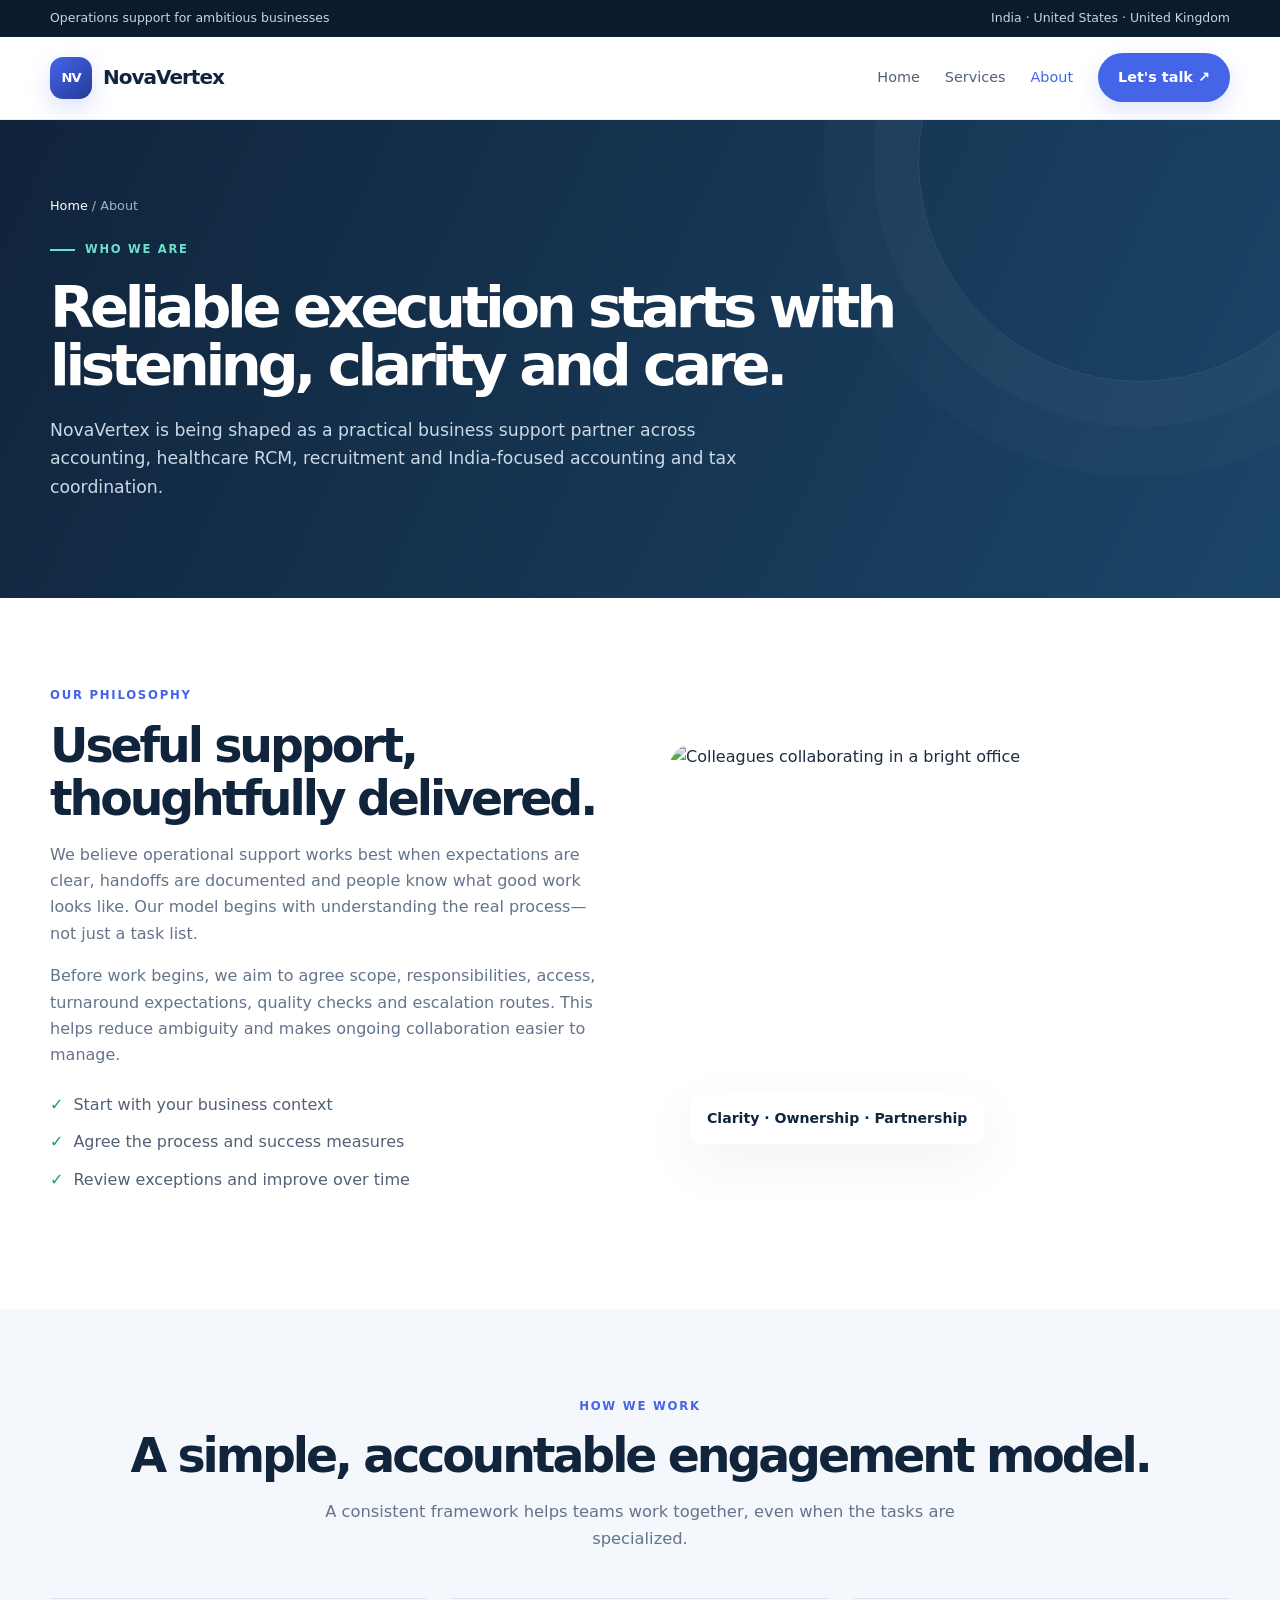
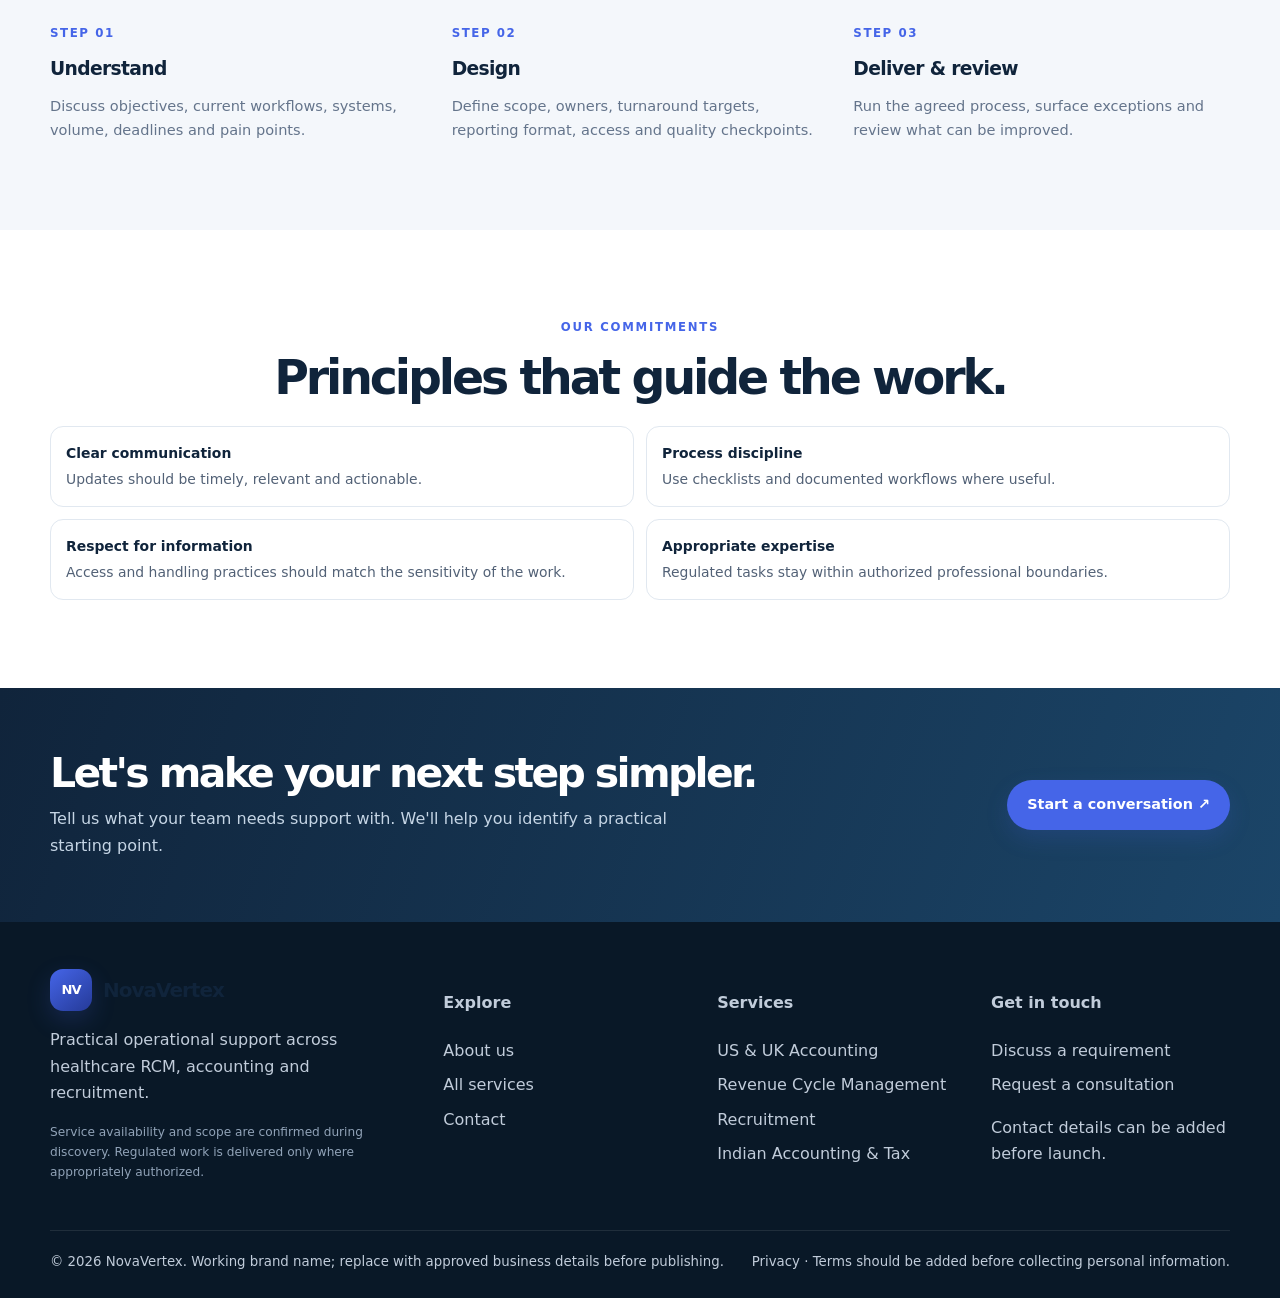
==== about.html @ 3c60eb8e "Add files via upload" ====
<!doctype html>
<html lang="en"><head><meta charset="utf-8"><meta name="viewport" content="width=device-width, initial-scale=1">
<meta name="description" content="Learn about the NovaVertex approach to operational support, clear workflows, quality and collaboration."><title>About NovaVertex | NovaVertex</title><link rel="stylesheet" href="styles.css"></head><body>
<div class="topbar"><div class="wrap"><span>Operations support for ambitious businesses</span><span>India · United States · United Kingdom</span></div></div>
<header><div class="wrap nav"><a class="brand" href="index.html"><span class="logo">NV</span><span>NovaVertex</span></a><nav class="navlinks" aria-label="Main navigation"><a href="index.html">Home</a><a href="services.html">Services</a><a href="about.html">About</a><a href="contact.html" class="btn btn-primary">Let's talk ↗</a></nav></div></header>
<main><section class="page-hero"><div class="wrap"><div class="crumb"><a href="index.html">Home</a> / About</div><div class="eyebrow">Who we are</div><h1>Reliable execution starts with listening, clarity and care.</h1><p>NovaVertex is being shaped as a practical business support partner across accounting, healthcare RCM, recruitment and India-focused accounting and tax coordination.</p></div></section>
<section class="section"><div class="wrap split"><div class="split-copy"><div class="kicker">Our philosophy</div><h2>Useful support, thoughtfully delivered.</h2><p>We believe operational support works best when expectations are clear, handoffs are documented and people know what good work looks like. Our model begins with understanding the real process—not just a task list.</p><p>Before work begins, we aim to agree scope, responsibilities, access, turnaround expectations, quality checks and escalation routes. This helps reduce ambiguity and makes ongoing collaboration easier to manage.</p><ul class="checks"><li><span>✓</span> Start with your business context</li><li><span>✓</span> Agree the process and success measures</li><li><span>✓</span> Review exceptions and improve over time</li></ul></div><div class="split-photo"><img src="https://images.unsplash.com/photo-1522071820081-009f0129c71c?auto=format&fit=crop&w=1100&q=85" alt="Colleagues collaborating in a bright office"><div class="photo-tag">Clarity · Ownership · Partnership</div></div></div></section>
<section class="section soft"><div class="wrap center"><div class="kicker">How we work</div><h2>A simple, accountable engagement model.</h2><p class="intro">A consistent framework helps teams work together, even when the tasks are specialized.</p><div class="process"><div class="process-item"><span class="number">STEP 01</span><h3>Understand</h3><p>Discuss objectives, current workflows, systems, volume, deadlines and pain points.</p></div><div class="process-item"><span class="number">STEP 02</span><h3>Design</h3><p>Define scope, owners, turnaround targets, reporting format, access and quality checkpoints.</p></div><div class="process-item"><span class="number">STEP 03</span><h3>Deliver & review</h3><p>Run the agreed process, surface exceptions and review what can be improved.</p></div></div></div></section>
<section class="section"><div class="wrap"><div class="kicker center">Our commitments</div><h2 class="center">Principles that guide the work.</h2><div class="deliverables"><div class="deliverable"><b>Clear communication</b>Updates should be timely, relevant and actionable.</div><div class="deliverable"><b>Process discipline</b>Use checklists and documented workflows where useful.</div><div class="deliverable"><b>Respect for information</b>Access and handling practices should match the sensitivity of the work.</div><div class="deliverable"><b>Appropriate expertise</b>Regulated tasks stay within authorized professional boundaries.</div></div></div></section></main>
<section class="cta"><div class="wrap cta-inner"><div><h2>Let's make your next step simpler.</h2><p>Tell us what your team needs support with. We'll help you identify a practical starting point.</p></div><a class="btn btn-primary" href="contact.html">Start a conversation ↗</a></div></section>
<footer><div class="wrap"><div class="footer-grid"><div><a class="brand" href="index.html"><span class="logo">NV</span><span>NovaVertex</span></a><p>Practical operational support across healthcare RCM, accounting and recruitment.</p><p class="notice">Service availability and scope are confirmed during discovery. Regulated work is delivered only where appropriately authorized.</p></div><div><h4>Explore</h4><div class="footer-links"><a href="about.html">About us</a><a href="services.html">All services</a><a href="contact.html">Contact</a></div></div><div><h4>Services</h4><div class="footer-links"><a href="us-uk-accounting.html">US & UK Accounting</a><a href="rcm.html">Revenue Cycle Management</a><a href="recruitment.html">Recruitment</a><a href="india-accounting-tax.html">Indian Accounting & Tax</a></div></div><div><h4>Get in touch</h4><div class="footer-links"><a href="contact.html">Discuss a requirement</a><a href="contact.html">Request a consultation</a></div><p>Contact details can be added before launch.</p></div></div><div class="footer-bottom"><small>© 2026 NovaVertex. Working brand name; replace with approved business details before publishing.</small><small>Privacy · Terms should be added before collecting personal information.</small></div></div></footer>
<script>
document.querySelectorAll('a').forEach(a=>{if(a.getAttribute('href')==='about.html')a.classList.add('active')});
const form=document.querySelector('[data-demo-form]'); if(form)form.addEventListener('submit',e=>{e.preventDefault();document.getElementById('form-status').style.display='block';document.getElementById('form-status').textContent='This preview form is not connected yet, so your message has not been sent. Before launch, connect a free form endpoint and update the contact details.';form.reset();});
</script></body></html>
---- styles.css ----
:root{--navy:#10243b;--navy2:#183b59;--blue:#4565e8;--mint:#6ce0cb;--ink:#1b2b40;--muted:#64748b;--pale:#f4f7fb;--line:#e1e8f0;--white:#fff;--shadow:0 18px 55px #132b4510}
*{box-sizing:border-box}html{scroll-behavior:smooth}body{margin:0;font-family:Inter,ui-sans-serif,system-ui,-apple-system,"Segoe UI",sans-serif;color:var(--ink);line-height:1.65;background:#fff}a{color:inherit;text-decoration:none}img{display:block;max-width:100%}.wrap{width:min(1180px,calc(100% - 42px));margin:auto}
.topbar{background:#0b1b2c;color:#c7d5e4;font-size:.78rem;padding:8px 0}.topbar .wrap{display:flex;justify-content:space-between;gap:15px;flex-wrap:wrap}
header{position:sticky;top:0;z-index:20;background:#ffffffef;backdrop-filter:blur(14px);border-bottom:1px solid #e9eef4}.nav{height:82px;display:flex;align-items:center;justify-content:space-between;gap:24px}.brand{display:flex;align-items:center;gap:11px;font-size:1.25rem;font-weight:900;letter-spacing:-.05em;color:var(--navy)}.logo{width:42px;height:42px;display:grid;place-items:center;border-radius:13px;background:linear-gradient(140deg,var(--blue),#253a98);color:#fff;font-size:.82rem;box-shadow:0 9px 24px #4565e833}.navlinks{display:flex;align-items:center;gap:25px;font-size:.9rem;color:#536178}.navlinks a:hover,.navlinks a.active{color:var(--blue)}.btn{display:inline-flex;justify-content:center;align-items:center;gap:10px;padding:12px 19px;border-radius:999px;border:1px solid transparent;font-size:.9rem;font-weight:800;transition:.2s;cursor:pointer}.btn-primary{background:var(--blue);color:#fff;box-shadow:0 9px 22px #4565e82b}.btn-primary:hover{background:#354fc9;transform:translateY(-1px)}.btn-outline{border-color:#d6dfeb;background:#fff;color:var(--navy)}.btn-outline:hover{border-color:#9baed0}.mobile-menu{display:none}
.hero{background:radial-gradient(ellipse at 84% 20%,#4d6eea45,transparent 33%),linear-gradient(120deg,#0b1c2f,#173c5c 68%,#102941);color:#fff;position:relative;overflow:hidden}.hero:after{content:"";position:absolute;width:500px;height:500px;border:1px solid #ffffff18;border-radius:50%;right:-150px;bottom:-260px;box-shadow:0 0 0 45px #ffffff08,0 0 0 95px #ffffff05}.hero-grid{position:relative;z-index:1;display:grid;grid-template-columns:1.04fr .96fr;gap:55px;align-items:center;min-height:590px;padding:76px 0}.eyebrow{display:inline-flex;align-items:center;gap:10px;text-transform:uppercase;letter-spacing:.15em;font-weight:900;font-size:.72rem;color:var(--mint)}.eyebrow:before{content:"";height:2px;width:25px;background:var(--mint)}h1{font-size:clamp(2.9rem,5.3vw,5rem);line-height:1.01;letter-spacing:-.075em;margin:20px 0;max-width:720px}h1 em{font-style:normal;color:#8cebdc}.hero-copy{font-size:1.08rem;max-width:590px;color:#d1dce8;margin:0 0 29px}.actions{display:flex;gap:12px;flex-wrap:wrap}.hero .btn-outline{background:#ffffff0c;color:#fff;border-color:#ffffff3c}.hero .btn-outline:hover{background:#ffffff17}.hero-meta{display:flex;gap:13px;align-items:center;flex-wrap:wrap;color:#b9c9da;font-size:.82rem;margin-top:32px}.hero-meta b{color:#fff}.dot{width:4px;height:4px;background:var(--mint);border-radius:50%}.hero-photo{position:relative}.hero-photo img{width:100%;height:430px;object-fit:cover;border-radius:25px;opacity:.88;box-shadow:0 30px 80px #07162966}.photo-card{position:absolute;bottom:-22px;left:-25px;background:#fff;color:var(--ink);padding:17px 20px;border-radius:15px;box-shadow:0 15px 45px #06162942;max-width:255px}.photo-card strong{display:block;color:var(--navy);font-size:1rem}.photo-card span{font-size:.8rem;color:var(--muted)}
.page-hero{background:linear-gradient(115deg,#10243b,#1b4568);color:#fff;padding:75px 0 80px;position:relative;overflow:hidden}.page-hero:after{content:"";position:absolute;right:-80px;top:-180px;width:440px;height:440px;border-radius:50%;border:1px solid #ffffff18;box-shadow:0 0 0 45px #ffffff06,0 0 0 95px #ffffff04}.page-hero .wrap{position:relative;z-index:1}.page-hero h1{font-size:clamp(2.5rem,4.5vw,4.1rem);max-width:850px}.page-hero p{max-width:730px;color:#cbd8e6;font-size:1.08rem}.crumb{font-size:.8rem;color:#9fb3c9;margin-bottom:17px}.crumb a{color:#fff}
.section{padding:88px 0}.soft{background:var(--pale)}.center{text-align:center}.kicker{font-size:.73rem;text-transform:uppercase;letter-spacing:.15em;font-weight:900;color:var(--blue)}h2{font-size:clamp(2rem,3.7vw,3.1rem);line-height:1.12;letter-spacing:-.065em;color:var(--navy);margin:13px 0 17px}h3{letter-spacing:-.035em;color:var(--navy)}.intro{max-width:710px;margin:0 auto 45px;color:var(--muted);font-size:1.02rem}.service-grid{display:grid;grid-template-columns:repeat(2,1fr);gap:20px;text-align:left}.service{border:1px solid var(--line);border-radius:20px;background:#fff;padding:28px;transition:.22s;display:flex;flex-direction:column;min-height:295px;box-shadow:0 8px 26px #152b4404}.service:hover{transform:translateY(-4px);border-color:#c6d2ea;box-shadow:var(--shadow)}.service-top{display:flex;justify-content:space-between;align-items:center}.service-num{font-size:.72rem;letter-spacing:.12em;color:#8995a7;font-weight:900}.service-icon{height:48px;width:48px;border-radius:14px;background:#edf1ff;color:var(--blue);display:grid;place-items:center;font-size:1.35rem}.service h3{font-size:1.25rem;margin:20px 0 9px}.service p{font-size:.92rem;color:var(--muted);margin:0 0 18px}.service a{margin-top:auto;color:var(--blue);font-size:.87rem;font-weight:850}.service a span{margin-left:5px}
.stats{border-bottom:1px solid var(--line);background:#fff}.stats-grid{display:grid;grid-template-columns:repeat(4,1fr);gap:15px;padding:25px 0}.stat{padding:7px 15px;border-right:1px solid var(--line)}.stat:last-child{border:0}.stat strong{display:block;font-size:1rem;color:var(--navy)}.stat span{font-size:.8rem;color:var(--muted)}
.split{display:grid;grid-template-columns:1fr 1fr;gap:60px;align-items:center}.split-photo{position:relative}.split-photo img{width:100%;height:420px;object-fit:cover;border-radius:22px}.photo-tag{position:absolute;bottom:20px;left:20px;background:#fff;border-radius:13px;padding:13px 17px;box-shadow:var(--shadow);font-weight:800;color:var(--navy);font-size:.88rem}.split-copy p{color:var(--muted)}.checks{padding:0;list-style:none;display:grid;gap:11px;margin:23px 0 28px}.checks li{display:flex;gap:10px;color:#526176}.checks span{color:#159a83;font-weight:900}
.feature-band{background:#eaf0ff;padding:58px 0}.band-grid{display:grid;grid-template-columns:1fr 1fr;gap:40px;align-items:center}.feature-band h2{font-size:clamp(1.8rem,3.1vw,2.6rem)}.feature-band p{color:#5c6b80;margin:0}.band-list{display:grid;grid-template-columns:1fr 1fr;gap:14px}.band-item{background:#ffffffb8;border:1px solid #dbe4f5;border-radius:14px;padding:17px}.band-item b{display:block;color:var(--navy);font-size:.92rem}.band-item small{color:#65748a}
.process{display:grid;grid-template-columns:repeat(3,1fr);gap:25px;margin-top:40px;text-align:left}.process-item{border-top:1px solid #dce4ef;padding-top:20px}.process-item .number{color:var(--blue);font-size:.74rem;font-weight:900;letter-spacing:.13em}.process-item h3{margin:9px 0}.process-item p{color:var(--muted);font-size:.91rem;margin:0}
.detail-layout{display:grid;grid-template-columns:1.15fr .85fr;gap:48px;align-items:start}.detail-main p{color:var(--muted)}.detail-main h2{font-size:2rem;margin-top:34px}.detail-side{position:sticky;top:110px;border:1px solid var(--line);border-radius:20px;padding:26px;background:#fff;box-shadow:var(--shadow)}.detail-side h3{margin-top:0}.detail-side p{font-size:.9rem;color:var(--muted)}.detail-side .btn{width:100%}.deliverables{display:grid;grid-template-columns:1fr 1fr;gap:12px;margin-top:22px}.deliverable{border:1px solid var(--line);border-radius:13px;padding:15px;font-size:.87rem;color:#526176}.deliverable b{display:block;color:var(--navy);margin-bottom:3px}
.cta{background:linear-gradient(110deg,#10243b,#1b4568);padding:63px 0;color:#fff}.cta-inner{display:flex;align-items:center;justify-content:space-between;gap:35px}.cta h2{color:#fff;margin:0 0 10px;font-size:clamp(1.9rem,3.2vw,2.7rem)}.cta p{color:#c5d5e5;margin:0;max-width:680px}
.contact-grid{display:grid;grid-template-columns:.8fr 1.2fr;gap:52px;align-items:start}.contact-intro{color:var(--muted)}.contact-points{display:grid;gap:12px;margin-top:25px}.contact-point{display:flex;gap:11px;align-items:center;color:#506077;font-size:.91rem}.contact-point i{font-style:normal;width:36px;height:36px;border-radius:11px;background:#edf1ff;color:var(--blue);display:grid;place-items:center}.form{border:1px solid var(--line);border-radius:19px;padding:27px;box-shadow:0 16px 45px #17243a08}.row{display:grid;grid-template-columns:1fr 1fr;gap:14px}.field{display:flex;flex-direction:column;gap:7px;margin-bottom:15px}.field label{font-size:.81rem;font-weight:800;color:#40516a}.field input,.field select,.field textarea{width:100%;font:inherit;color:var(--ink);border:1px solid #dbe2ec;border-radius:10px;padding:12px 13px;background:#fff}.field textarea{min-height:120px;resize:vertical}.field input:focus,.field select:focus,.field textarea:focus{outline:2px solid #4565e82b;border-color:var(--blue)}.form-note{font-size:.77rem;color:#7b8798;margin:12px 0 0}.status{display:none;padding:12px;border-radius:10px;background:#e7f8f3;color:#176c5e;margin-top:13px;font-size:.9rem}
.faq{max-width:850px;margin:35px auto 0}.faq details{border-bottom:1px solid var(--line);padding:18px 0}.faq summary{cursor:pointer;color:var(--navy);font-weight:800}.faq details p{color:var(--muted);margin-bottom:0}
footer{background:#091827;color:#c1ccda;padding:47px 0 25px}.footer-grid{display:grid;grid-template-columns:1.5fr 1fr 1fr 1fr;gap:35px;padding-bottom:35px}.footer .brand{color:#fff}.footer p,.footer a{font-size:.86rem;color:#aebdcd}.footer h4{font-size:.82rem;text-transform:uppercase;letter-spacing:.1em;color:#fff;margin:0 0 15px}.footer-links{display:grid;gap:8px}.footer a:hover{color:#fff}.footer-bottom{border-top:1px solid #ffffff18;padding-top:20px;display:flex;justify-content:space-between;gap:20px;flex-wrap:wrap}.footer small{color:#93a5b8}.notice{font-size:.76rem;color:#91a3b8;max-width:700px}
@media(max-width:900px){.navlinks{gap:13px}.navlinks a:not(.btn){display:none}.hero-grid{grid-template-columns:1fr;gap:35px;padding:58px 0}.hero-photo img{height:360px}.split,.band-grid,.contact-grid,.detail-layout{grid-template-columns:1fr;gap:32px}.detail-side{position:static}.footer-grid{grid-template-columns:1fr 1fr}.stats-grid{grid-template-columns:1fr 1fr}.stat:nth-child(2){border-right:0}.process{gap:18px}}
@media(max-width:580px){.wrap{width:calc(100% - 30px)}.nav{height:70px}.navlinks .btn{padding:10px 13px;font-size:.8rem}.topbar .wrap{justify-content:center;text-align:center}.hero-grid{padding:48px 0 58px}h1{font-size:2.8rem}.hero-copy{font-size:1rem}.hero-photo img{height:285px}.photo-card{left:8px;bottom:-22px}.section{padding:65px 0}.service-grid,.process,.deliverables{grid-template-columns:1fr}.service{min-height:0}.band-list{grid-template-columns:1fr 1fr}.cta-inner{align-items:flex-start;flex-direction:column}.row{grid-template-columns:1fr;gap:0}.form{padding:20px}.footer-grid{grid-template-columns:1fr 1fr}.footer-grid>div:first-child{grid-column:1/-1}.page-hero{padding:54px 0}.page-hero h1{font-size:2.65rem}.split-photo img{height:300px}}
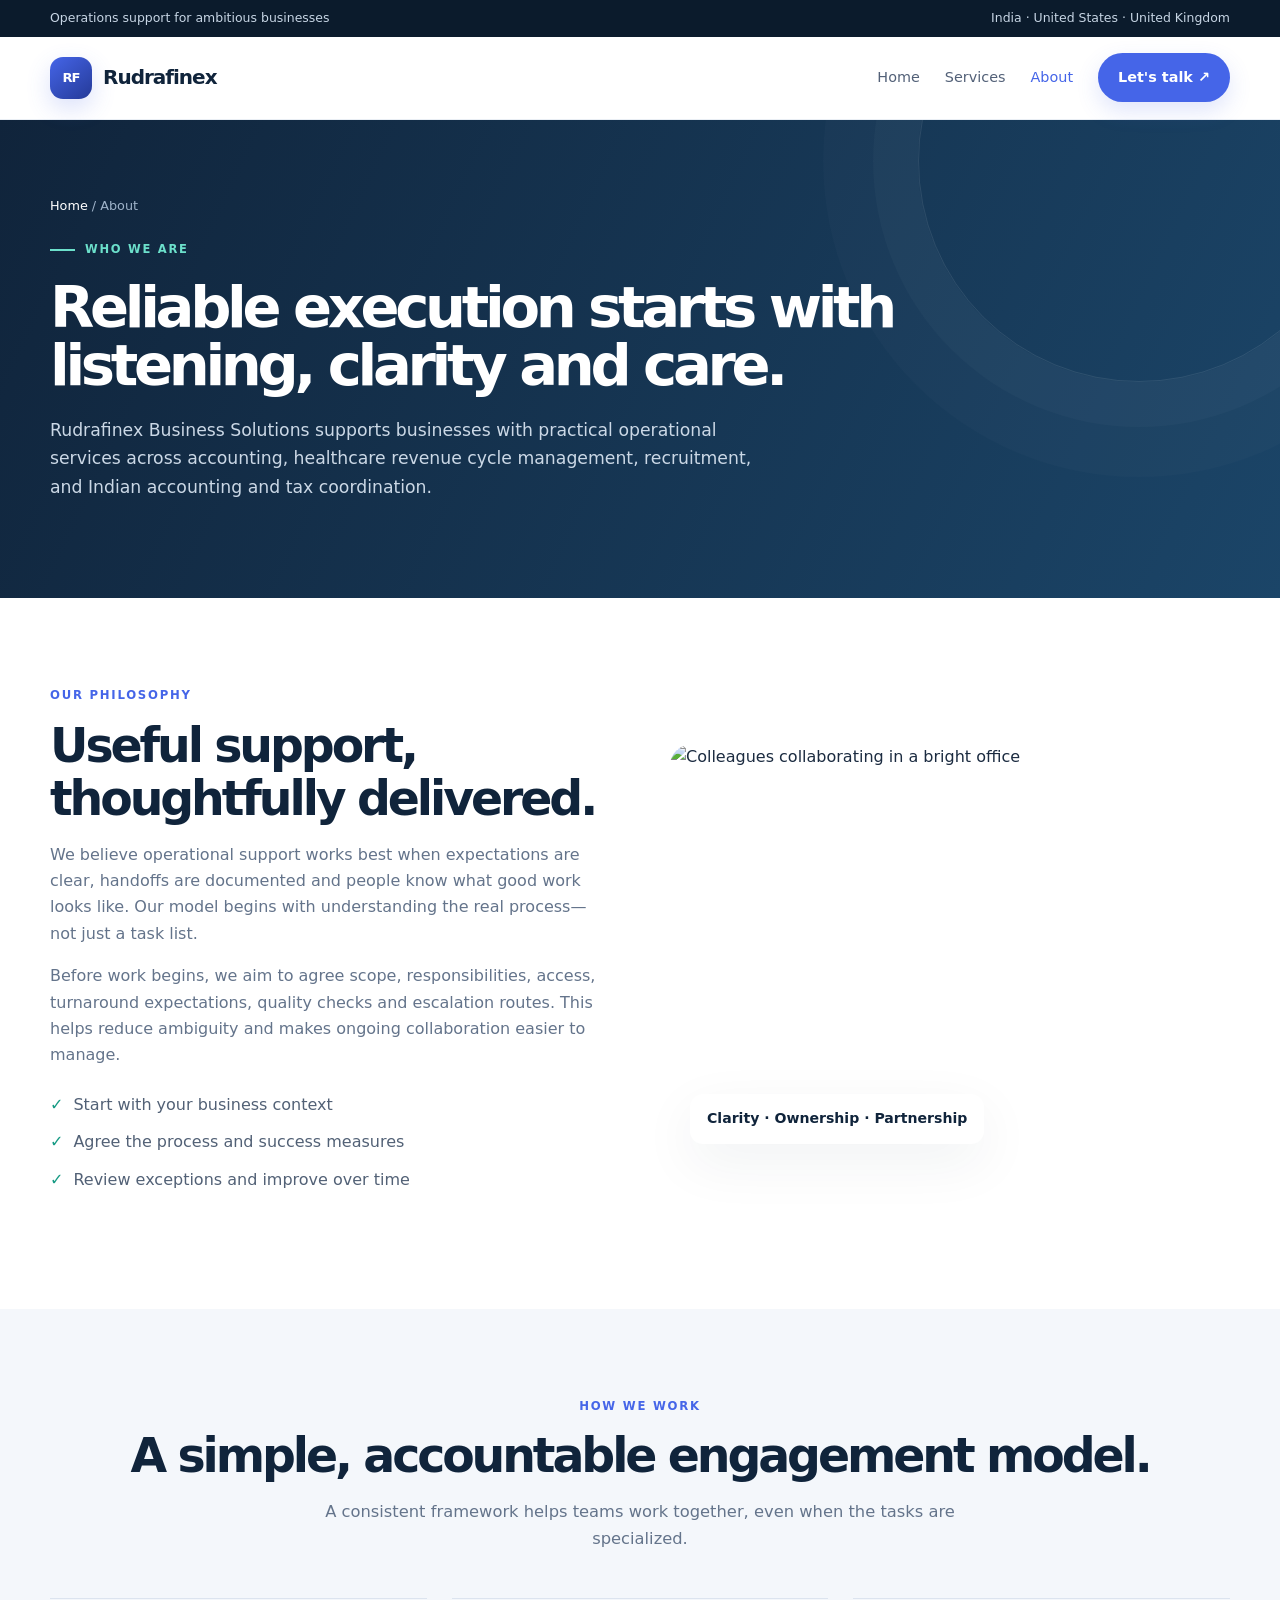
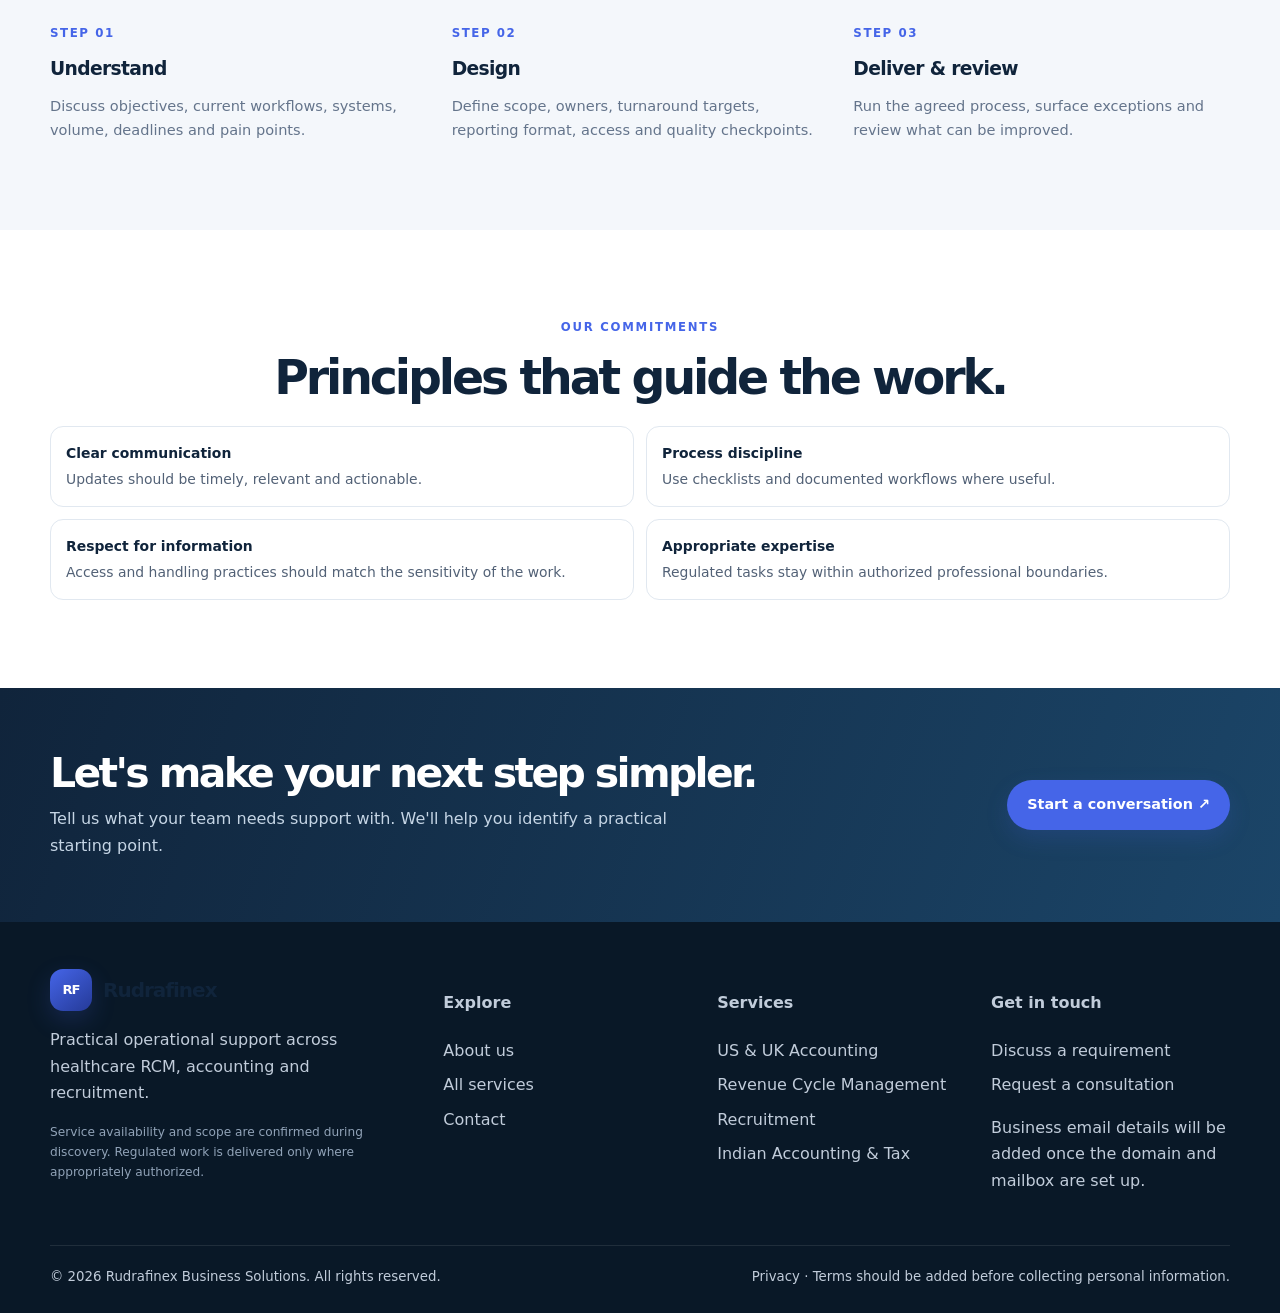
==== commit 32e7d037: "Add files via upload" ====
--- a/about.html
+++ b/about.html
@@ -1,14 +1,14 @@
 <!doctype html>
 <html lang="en"><head><meta charset="utf-8"><meta name="viewport" content="width=device-width, initial-scale=1">
-<meta name="description" content="Learn about the NovaVertex approach to operational support, clear workflows, quality and collaboration."><title>About NovaVertex | NovaVertex</title><link rel="stylesheet" href="styles.css"></head><body>
+<meta name="description" content="Learn about the Rudrafinex approach to operational support, clear workflows, quality and collaboration."><title>About Us | Rudrafinex Business Solutions</title><link rel="stylesheet" href="styles.css"></head><body>
 <div class="topbar"><div class="wrap"><span>Operations support for ambitious businesses</span><span>India · United States · United Kingdom</span></div></div>
-<header><div class="wrap nav"><a class="brand" href="index.html"><span class="logo">NV</span><span>NovaVertex</span></a><nav class="navlinks" aria-label="Main navigation"><a href="index.html">Home</a><a href="services.html">Services</a><a href="about.html">About</a><a href="contact.html" class="btn btn-primary">Let's talk ↗</a></nav></div></header>
-<main><section class="page-hero"><div class="wrap"><div class="crumb"><a href="index.html">Home</a> / About</div><div class="eyebrow">Who we are</div><h1>Reliable execution starts with listening, clarity and care.</h1><p>NovaVertex is being shaped as a practical business support partner across accounting, healthcare RCM, recruitment and India-focused accounting and tax coordination.</p></div></section>
+<header><div class="wrap nav"><a class="brand" href="index.html"><span class="logo">RF</span><span>Rudrafinex</span></a><nav class="navlinks" aria-label="Main navigation"><a href="index.html">Home</a><a href="services.html">Services</a><a href="about.html">About</a><a href="contact.html" class="btn btn-primary">Let's talk ↗</a></nav></div></header>
+<main><section class="page-hero"><div class="wrap"><div class="crumb"><a href="index.html">Home</a> / About</div><div class="eyebrow">Who we are</div><h1>Reliable execution starts with listening, clarity and care.</h1><p>Rudrafinex Business Solutions supports businesses with practical operational services across accounting, healthcare revenue cycle management, recruitment, and Indian accounting and tax coordination.</p></div></section>
 <section class="section"><div class="wrap split"><div class="split-copy"><div class="kicker">Our philosophy</div><h2>Useful support, thoughtfully delivered.</h2><p>We believe operational support works best when expectations are clear, handoffs are documented and people know what good work looks like. Our model begins with understanding the real process—not just a task list.</p><p>Before work begins, we aim to agree scope, responsibilities, access, turnaround expectations, quality checks and escalation routes. This helps reduce ambiguity and makes ongoing collaboration easier to manage.</p><ul class="checks"><li><span>✓</span> Start with your business context</li><li><span>✓</span> Agree the process and success measures</li><li><span>✓</span> Review exceptions and improve over time</li></ul></div><div class="split-photo"><img src="https://images.unsplash.com/photo-1522071820081-009f0129c71c?auto=format&fit=crop&w=1100&q=85" alt="Colleagues collaborating in a bright office"><div class="photo-tag">Clarity · Ownership · Partnership</div></div></div></section>
 <section class="section soft"><div class="wrap center"><div class="kicker">How we work</div><h2>A simple, accountable engagement model.</h2><p class="intro">A consistent framework helps teams work together, even when the tasks are specialized.</p><div class="process"><div class="process-item"><span class="number">STEP 01</span><h3>Understand</h3><p>Discuss objectives, current workflows, systems, volume, deadlines and pain points.</p></div><div class="process-item"><span class="number">STEP 02</span><h3>Design</h3><p>Define scope, owners, turnaround targets, reporting format, access and quality checkpoints.</p></div><div class="process-item"><span class="number">STEP 03</span><h3>Deliver & review</h3><p>Run the agreed process, surface exceptions and review what can be improved.</p></div></div></div></section>
 <section class="section"><div class="wrap"><div class="kicker center">Our commitments</div><h2 class="center">Principles that guide the work.</h2><div class="deliverables"><div class="deliverable"><b>Clear communication</b>Updates should be timely, relevant and actionable.</div><div class="deliverable"><b>Process discipline</b>Use checklists and documented workflows where useful.</div><div class="deliverable"><b>Respect for information</b>Access and handling practices should match the sensitivity of the work.</div><div class="deliverable"><b>Appropriate expertise</b>Regulated tasks stay within authorized professional boundaries.</div></div></div></section></main>
 <section class="cta"><div class="wrap cta-inner"><div><h2>Let's make your next step simpler.</h2><p>Tell us what your team needs support with. We'll help you identify a practical starting point.</p></div><a class="btn btn-primary" href="contact.html">Start a conversation ↗</a></div></section>
-<footer><div class="wrap"><div class="footer-grid"><div><a class="brand" href="index.html"><span class="logo">NV</span><span>NovaVertex</span></a><p>Practical operational support across healthcare RCM, accounting and recruitment.</p><p class="notice">Service availability and scope are confirmed during discovery. Regulated work is delivered only where appropriately authorized.</p></div><div><h4>Explore</h4><div class="footer-links"><a href="about.html">About us</a><a href="services.html">All services</a><a href="contact.html">Contact</a></div></div><div><h4>Services</h4><div class="footer-links"><a href="us-uk-accounting.html">US & UK Accounting</a><a href="rcm.html">Revenue Cycle Management</a><a href="recruitment.html">Recruitment</a><a href="india-accounting-tax.html">Indian Accounting & Tax</a></div></div><div><h4>Get in touch</h4><div class="footer-links"><a href="contact.html">Discuss a requirement</a><a href="contact.html">Request a consultation</a></div><p>Contact details can be added before launch.</p></div></div><div class="footer-bottom"><small>© 2026 NovaVertex. Working brand name; replace with approved business details before publishing.</small><small>Privacy · Terms should be added before collecting personal information.</small></div></div></footer>
+<footer><div class="wrap"><div class="footer-grid"><div><a class="brand" href="index.html"><span class="logo">RF</span><span>Rudrafinex</span></a><p>Practical operational support across healthcare RCM, accounting and recruitment.</p><p class="notice">Service availability and scope are confirmed during discovery. Regulated work is delivered only where appropriately authorized.</p></div><div><h4>Explore</h4><div class="footer-links"><a href="about.html">About us</a><a href="services.html">All services</a><a href="contact.html">Contact</a></div></div><div><h4>Services</h4><div class="footer-links"><a href="us-uk-accounting.html">US & UK Accounting</a><a href="rcm.html">Revenue Cycle Management</a><a href="recruitment.html">Recruitment</a><a href="india-accounting-tax.html">Indian Accounting & Tax</a></div></div><div><h4>Get in touch</h4><div class="footer-links"><a href="contact.html">Discuss a requirement</a><a href="contact.html">Request a consultation</a></div><p>Business email details will be added once the domain and mailbox are set up.</p></div></div><div class="footer-bottom"><small>© 2026 Rudrafinex Business Solutions. All rights reserved.</small><small>Privacy · Terms should be added before collecting personal information.</small></div></div></footer>
 <script>
 document.querySelectorAll('a').forEach(a=>{if(a.getAttribute('href')==='about.html')a.classList.add('active')});
 const form=document.querySelector('[data-demo-form]'); if(form)form.addEventListener('submit',e=>{e.preventDefault();document.getElementById('form-status').style.display='block';document.getElementById('form-status').textContent='This preview form is not connected yet, so your message has not been sent. Before launch, connect a free form endpoint and update the contact details.';form.reset();});
